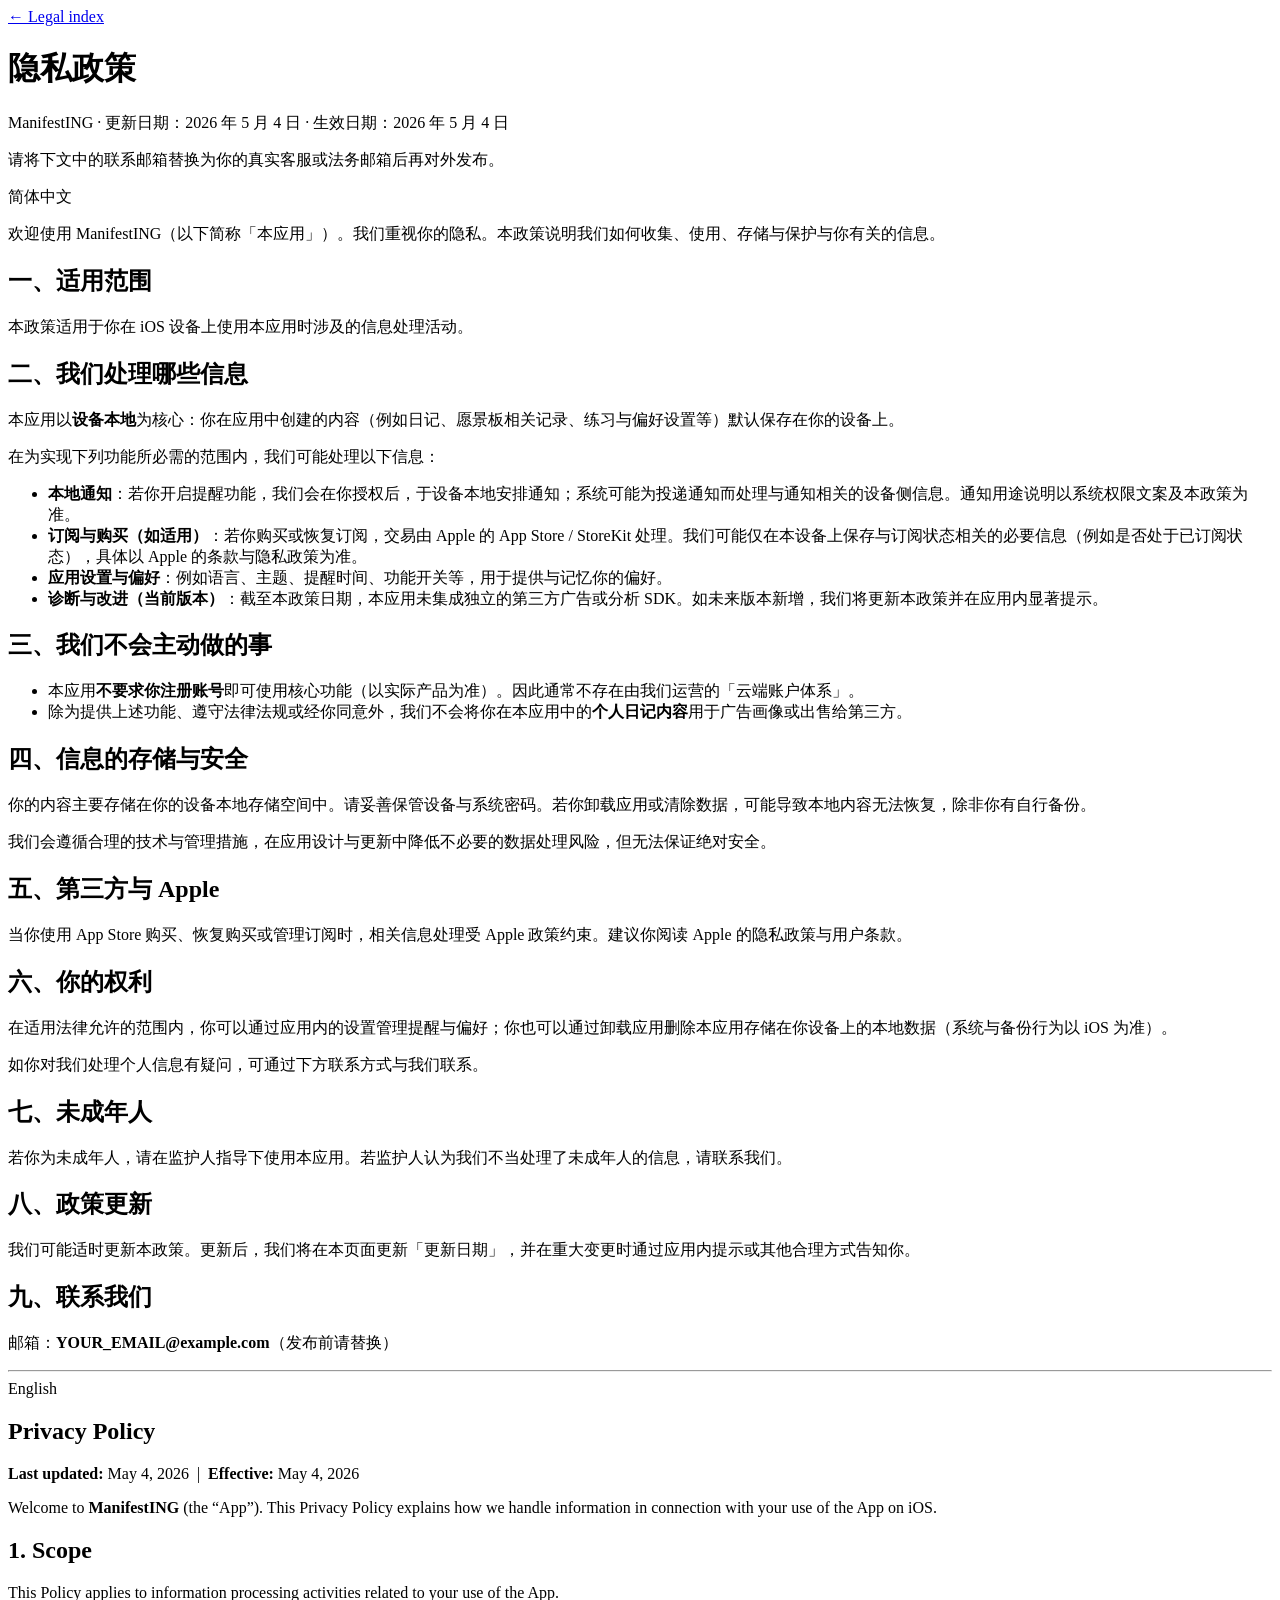
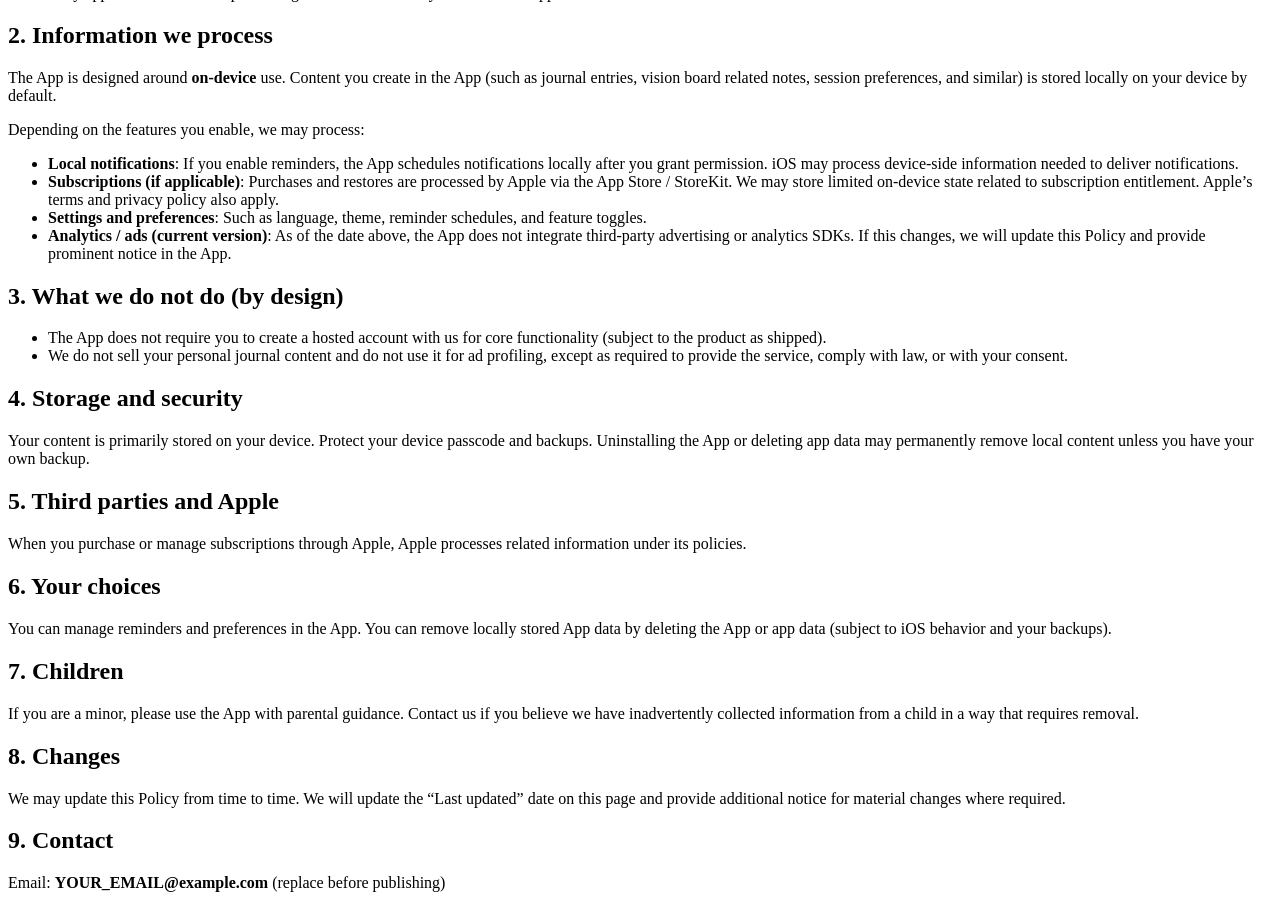
==== privacy.html @ 000ab83f "Create privacy.html" ====
<!DOCTYPE html>
<html lang="zh-Hans">
<head>
  <meta charset="utf-8" />
  <meta name="viewport" content="width=device-width, initial-scale=1" />
  <title>ManifestING — 隐私政策 · Privacy Policy</title>
  <link rel="stylesheet" href="styles.css" />
</head>
<body>
  <div class="wrap">
    <nav class="back"><a href="index.html">← Legal index</a></nav>
    <header class="doc-header">
      <h1>隐私政策</h1>
      <p class="subtitle">ManifestING · 更新日期：2026 年 5 月 4 日 · 生效日期：2026 年 5 月 4 日</p>
    </header>

    <p class="note" style="margin-top:0">请将下文中的联系邮箱替换为你的真实客服或法务邮箱后再对外发布。</p>

    <section class="block" lang="zh-Hans">
      <span class="lang-label">简体中文</span>
      <p>欢迎使用 ManifestING（以下简称「本应用」）。我们重视你的隐私。本政策说明我们如何收集、使用、存储与保护与你有关的信息。</p>

      <h2>一、适用范围</h2>
      <p>本政策适用于你在 iOS 设备上使用本应用时涉及的信息处理活动。</p>

      <h2>二、我们处理哪些信息</h2>
      <p>本应用以<strong>设备本地</strong>为核心：你在应用中创建的内容（例如日记、愿景板相关记录、练习与偏好设置等）默认保存在你的设备上。</p>
      <p>在为实现下列功能所必需的范围内，我们可能处理以下信息：</p>
      <ul>
        <li><strong>本地通知</strong>：若你开启提醒功能，我们会在你授权后，于设备本地安排通知；系统可能为投递通知而处理与通知相关的设备侧信息。通知用途说明以系统权限文案及本政策为准。</li>
        <li><strong>订阅与购买（如适用）</strong>：若你购买或恢复订阅，交易由 Apple 的 App Store / StoreKit 处理。我们可能仅在本设备上保存与订阅状态相关的必要信息（例如是否处于已订阅状态），具体以 Apple 的条款与隐私政策为准。</li>
        <li><strong>应用设置与偏好</strong>：例如语言、主题、提醒时间、功能开关等，用于提供与记忆你的偏好。</li>
        <li><strong>诊断与改进（当前版本）</strong>：截至本政策日期，本应用未集成独立的第三方广告或分析 SDK。如未来版本新增，我们将更新本政策并在应用内显著提示。</li>
      </ul>

      <h2>三、我们不会主动做的事</h2>
      <ul>
        <li>本应用<strong>不要求你注册账号</strong>即可使用核心功能（以实际产品为准）。因此通常不存在由我们运营的「云端账户体系」。</li>
        <li>除为提供上述功能、遵守法律法规或经你同意外，我们不会将你在本应用中的<strong>个人日记内容</strong>用于广告画像或出售给第三方。</li>
      </ul>

      <h2>四、信息的存储与安全</h2>
      <p>你的内容主要存储在你的设备本地存储空间中。请妥善保管设备与系统密码。若你卸载应用或清除数据，可能导致本地内容无法恢复，除非你有自行备份。</p>
      <p>我们会遵循合理的技术与管理措施，在应用设计与更新中降低不必要的数据处理风险，但无法保证绝对安全。</p>

      <h2>五、第三方与 Apple</h2>
      <p>当你使用 App Store 购买、恢复购买或管理订阅时，相关信息处理受 Apple 政策约束。建议你阅读 Apple 的隐私政策与用户条款。</p>

      <h2>六、你的权利</h2>
      <p>在适用法律允许的范围内，你可以通过应用内的设置管理提醒与偏好；你也可以通过卸载应用删除本应用存储在你设备上的本地数据（系统与备份行为以 iOS 为准）。</p>
      <p>如你对我们处理个人信息有疑问，可通过下方联系方式与我们联系。</p>

      <h2>七、未成年人</h2>
      <p>若你为未成年人，请在监护人指导下使用本应用。若监护人认为我们不当处理了未成年人的信息，请联系我们。</p>

      <h2>八、政策更新</h2>
      <p>我们可能适时更新本政策。更新后，我们将在本页面更新「更新日期」，并在重大变更时通过应用内提示或其他合理方式告知你。</p>

      <h2>九、联系我们</h2>
      <p>邮箱：<strong>YOUR_EMAIL@example.com</strong>（发布前请替换）</p>
    </section>

    <hr class="sep" />

    <section class="block" lang="en">
      <span class="lang-label">English</span>
      <h2>Privacy Policy</h2>
      <p><strong>Last updated:</strong> May 4, 2026 &nbsp;|&nbsp; <strong>Effective:</strong> May 4, 2026</p>
      <p>Welcome to <strong>ManifestING</strong> (the “App”). This Privacy Policy explains how we handle information in connection with your use of the App on iOS.</p>

      <h2>1. Scope</h2>
      <p>This Policy applies to information processing activities related to your use of the App.</p>

      <h2>2. Information we process</h2>
      <p>The App is designed around <strong>on-device</strong> use. Content you create in the App (such as journal entries, vision board related notes, session preferences, and similar) is stored locally on your device by default.</p>
      <p>Depending on the features you enable, we may process:</p>
      <ul>
        <li><strong>Local notifications</strong>: If you enable reminders, the App schedules notifications locally after you grant permission. iOS may process device-side information needed to deliver notifications.</li>
        <li><strong>Subscriptions (if applicable)</strong>: Purchases and restores are processed by Apple via the App Store / StoreKit. We may store limited on-device state related to subscription entitlement. Apple’s terms and privacy policy also apply.</li>
        <li><strong>Settings and preferences</strong>: Such as language, theme, reminder schedules, and feature toggles.</li>
        <li><strong>Analytics / ads (current version)</strong>: As of the date above, the App does not integrate third-party advertising or analytics SDKs. If this changes, we will update this Policy and provide prominent notice in the App.</li>
      </ul>

      <h2>3. What we do not do (by design)</h2>
      <ul>
        <li>The App does not require you to create a hosted account with us for core functionality (subject to the product as shipped).</li>
        <li>We do not sell your personal journal content and do not use it for ad profiling, except as required to provide the service, comply with law, or with your consent.</li>
      </ul>

      <h2>4. Storage and security</h2>
      <p>Your content is primarily stored on your device. Protect your device passcode and backups. Uninstalling the App or deleting app data may permanently remove local content unless you have your own backup.</p>

      <h2>5. Third parties and Apple</h2>
      <p>When you purchase or manage subscriptions through Apple, Apple processes related information under its policies.</p>

      <h2>6. Your choices</h2>
      <p>You can manage reminders and preferences in the App. You can remove locally stored App data by deleting the App or app data (subject to iOS behavior and your backups).</p>

      <h2>7. Children</h2>
      <p>If you are a minor, please use the App with parental guidance. Contact us if you believe we have inadvertently collected information from a child in a way that requires removal.</p>

      <h2>8. Changes</h2>
      <p>We may update this Policy from time to time. We will update the “Last updated” date on this page and provide additional notice for material changes where required.</p>

      <h2>9. Contact</h2>
      <p>Email: <strong>YOUR_EMAIL@example.com</strong> (replace before publishing)</p>
    </section>
  </div>
</body>
</html>
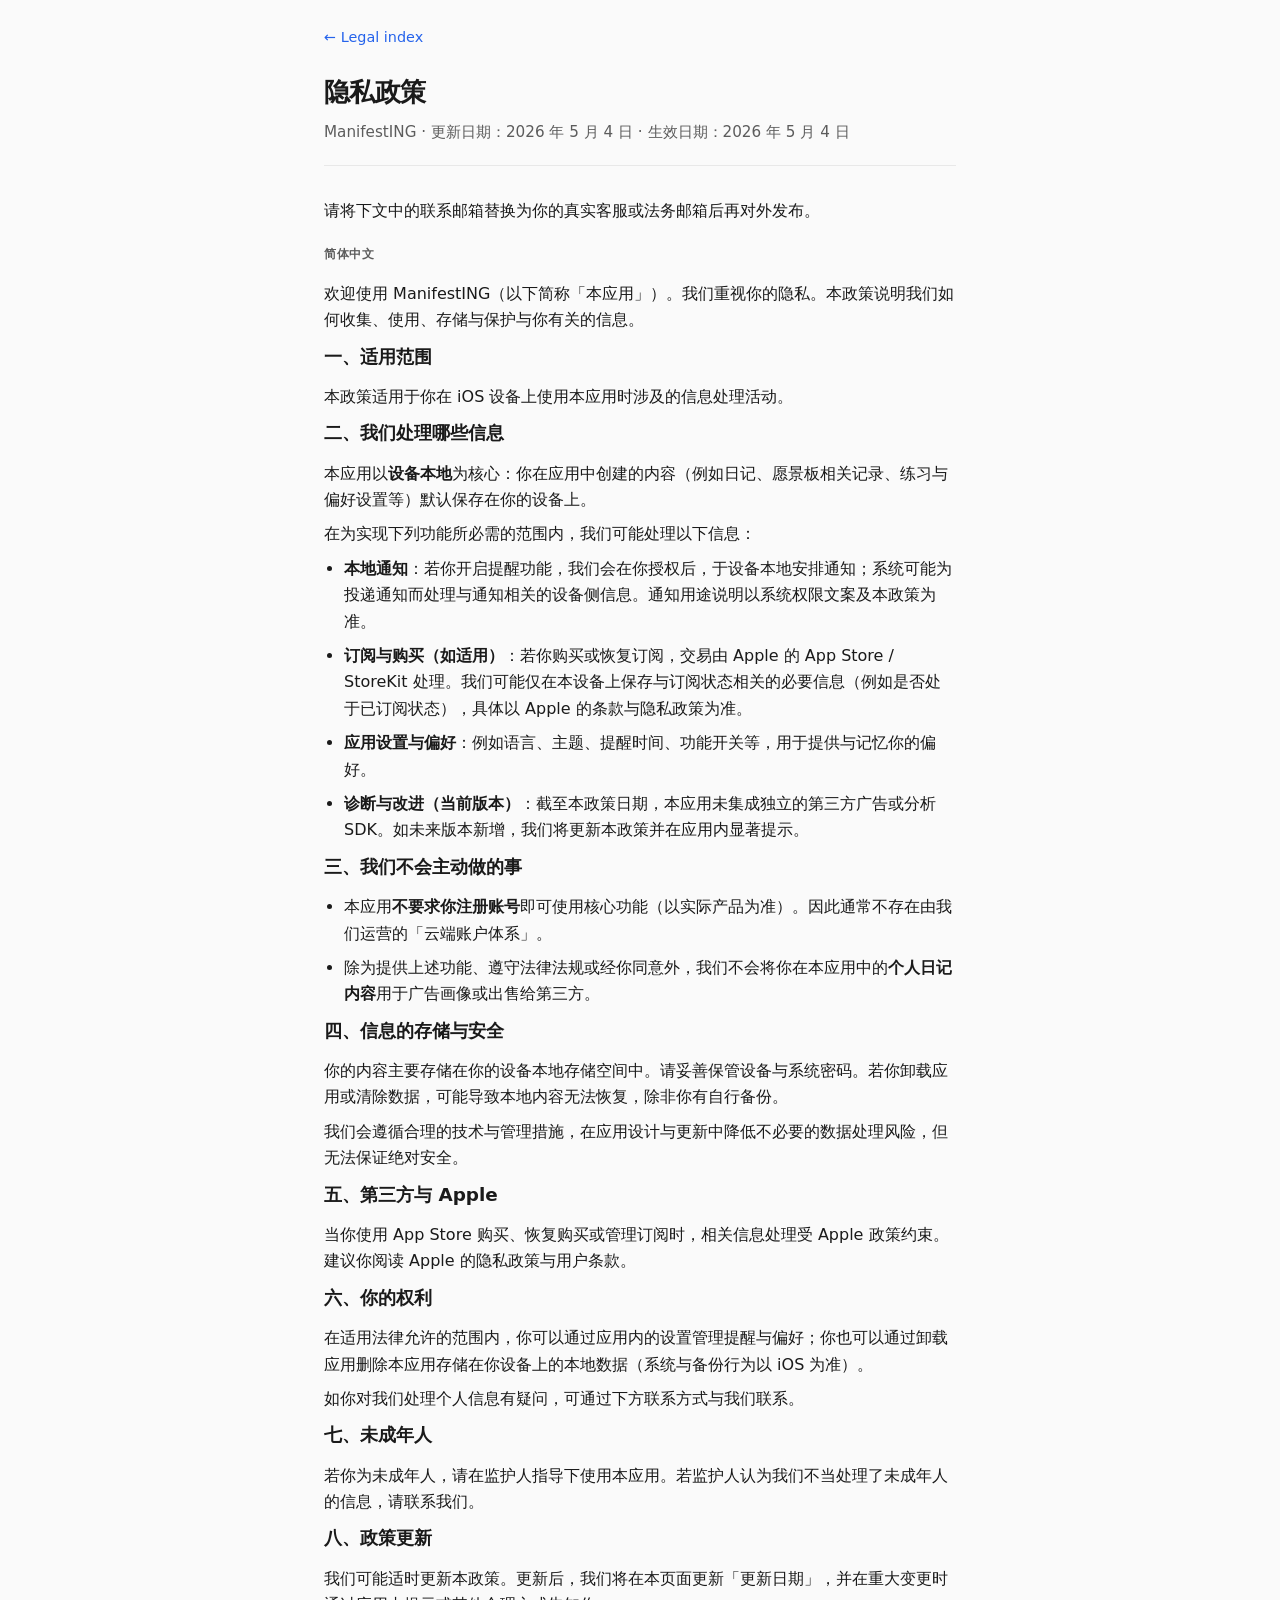
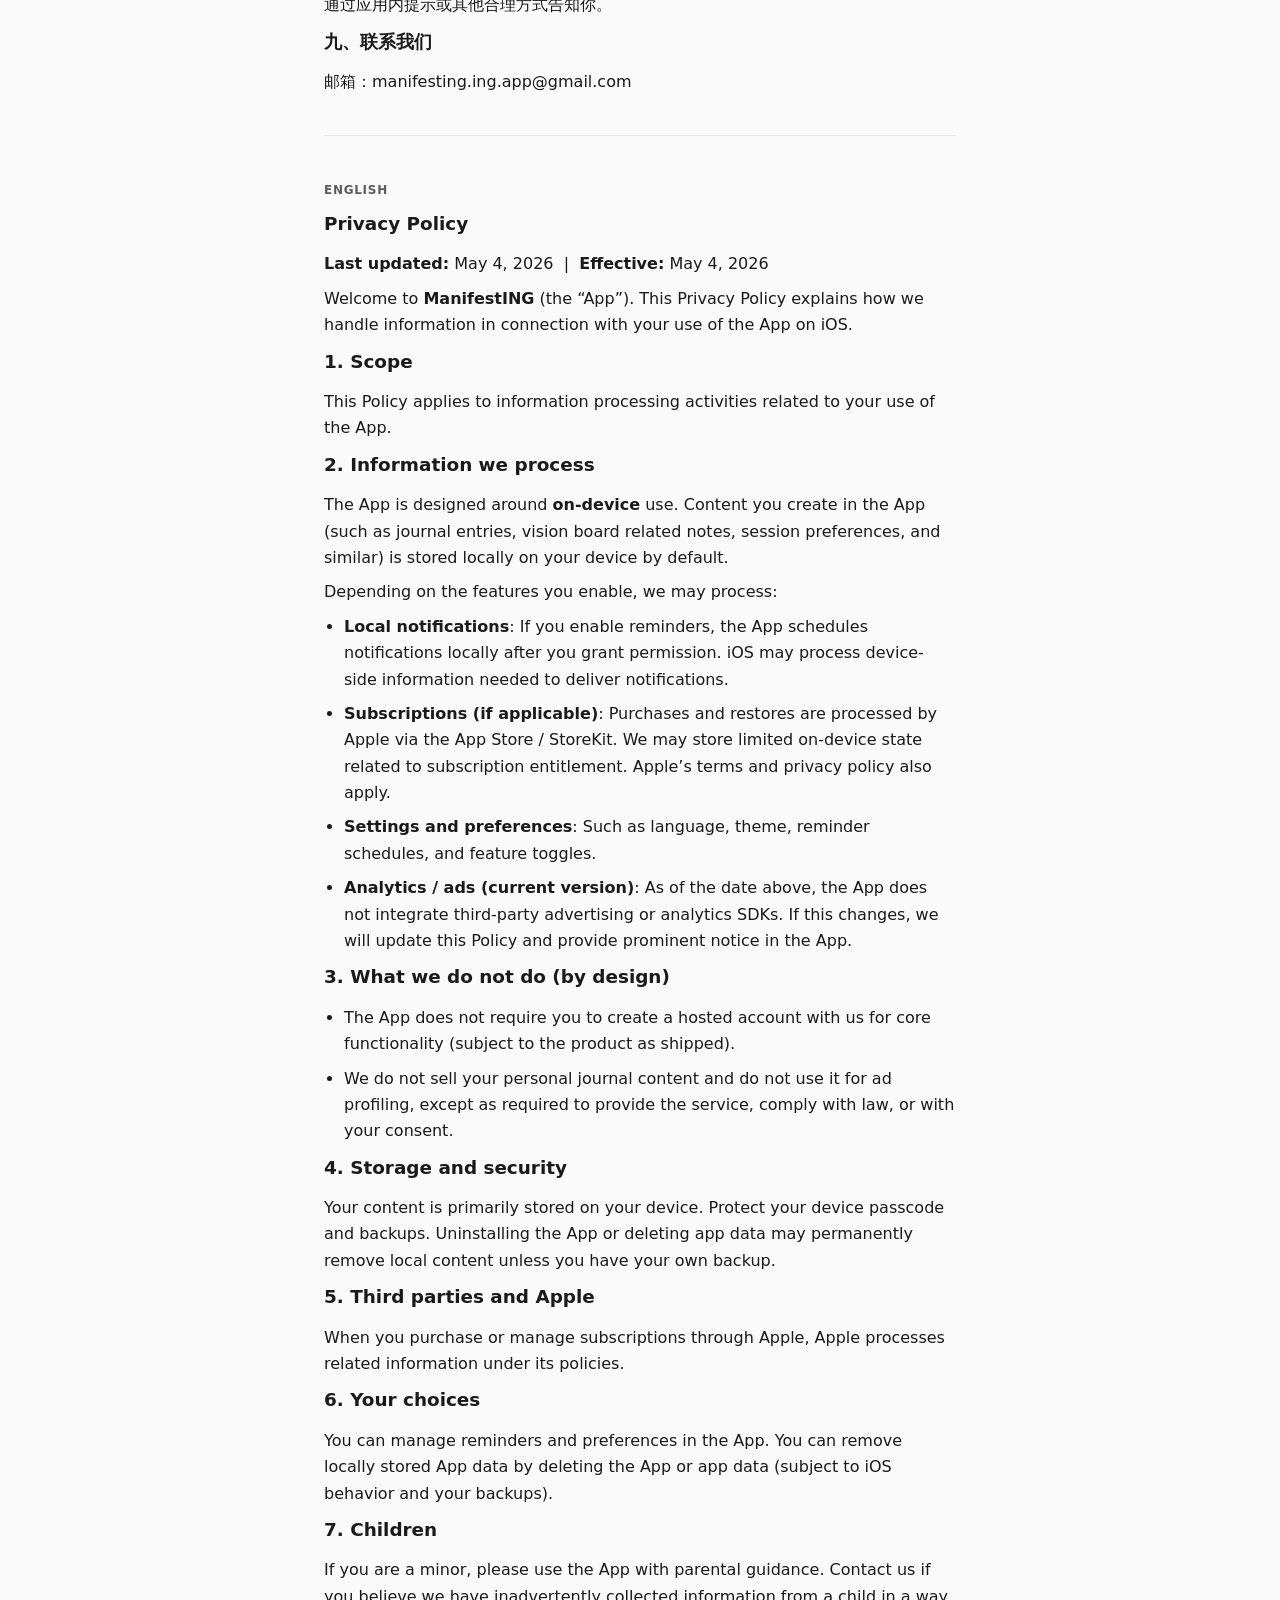
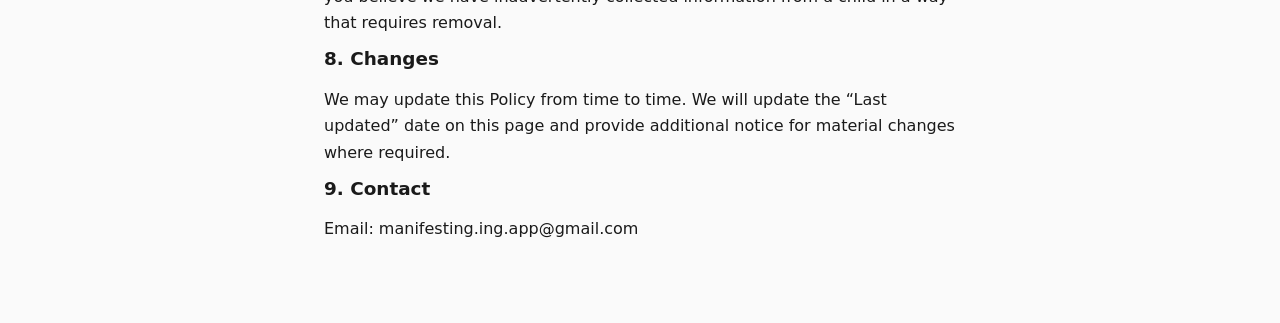
==== commit 8d6a39e2: "Update privacy.html" ====
--- a/privacy.html
+++ b/privacy.html
@@ -57,7 +57,7 @@
       <p>我们可能适时更新本政策。更新后，我们将在本页面更新「更新日期」，并在重大变更时通过应用内提示或其他合理方式告知你。</p>
 
       <h2>九、联系我们</h2>
-      <p>邮箱：<strong>YOUR_EMAIL@example.com</strong>（发布前请替换）</p>
+      <p>邮箱：manifesting.ing.app@gmail.com</p>
     </section>
 
     <hr class="sep" />
@@ -103,7 +103,7 @@
       <p>We may update this Policy from time to time. We will update the “Last updated” date on this page and provide additional notice for material changes where required.</p>
 
       <h2>9. Contact</h2>
-      <p>Email: <strong>YOUR_EMAIL@example.com</strong> (replace before publishing)</p>
+      <p>Email: manifesting.ing.app@gmail.com</p>
     </section>
   </div>
 </body>
--- a/styles.css
+++ b/styles.css
@@ -0,0 +1,157 @@
+:root {
+  color-scheme: light dark;
+  --text: #1a1a1a;
+  --muted: #5c5c5c;
+  --bg: #fafafa;
+  --card: #ffffff;
+  --border: #e8e8e8;
+  --link: #2563eb;
+}
+
+@media (prefers-color-scheme: dark) {
+  :root {
+    --text: #f2f2f2;
+    --muted: #a3a3a3;
+    --bg: #121212;
+    --card: #1c1c1c;
+    --border: #2e2e2e;
+    --link: #60a5fa;
+  }
+}
+
+* {
+  box-sizing: border-box;
+}
+
+html {
+  font-size: 16px;
+  -webkit-text-size-adjust: 100%;
+}
+
+body {
+  margin: 0;
+  padding: 0;
+  font-family: system-ui, -apple-system, "Segoe UI", Roboto, "Helvetica Neue", Arial, "PingFang SC", "Hiragino Sans GB", "Microsoft YaHei", sans-serif;
+  line-height: 1.65;
+  color: var(--text);
+  background: var(--bg);
+}
+
+.wrap {
+  max-width: 42rem;
+  margin: 0 auto;
+  padding: 1.5rem 1.25rem 3rem;
+}
+
+header.doc-header {
+  margin-bottom: 2rem;
+  padding-bottom: 1.25rem;
+  border-bottom: 1px solid var(--border);
+}
+
+header.doc-header h1 {
+  margin: 0 0 0.35rem;
+  font-size: 1.65rem;
+  font-weight: 700;
+  letter-spacing: -0.02em;
+}
+
+header.doc-header .subtitle {
+  margin: 0;
+  font-size: 0.95rem;
+  color: var(--muted);
+}
+
+nav.back {
+  margin-bottom: 1.25rem;
+}
+
+nav.back a {
+  font-size: 0.9rem;
+  color: var(--link);
+  text-decoration: none;
+}
+
+nav.back a:hover {
+  text-decoration: underline;
+}
+
+section.block {
+  margin-bottom: 2rem;
+}
+
+section.block h2 {
+  margin: 0 0 0.75rem;
+  font-size: 1.15rem;
+  font-weight: 650;
+}
+
+section.block h3 {
+  margin: 1.25rem 0 0.5rem;
+  font-size: 1rem;
+  font-weight: 600;
+}
+
+section.block p,
+section.block li {
+  margin: 0.5rem 0;
+  color: var(--text);
+}
+
+section.block ul {
+  margin: 0.5rem 0;
+  padding-left: 1.25rem;
+}
+
+section.block .note {
+  font-size: 0.9rem;
+  color: var(--muted);
+  padding: 0.75rem 1rem;
+  background: var(--card);
+  border: 1px solid var(--border);
+  border-radius: 8px;
+}
+
+hr.sep {
+  border: none;
+  border-top: 1px solid var(--border);
+  margin: 2.5rem 0;
+}
+
+.lang-label {
+  display: inline-block;
+  font-size: 0.75rem;
+  font-weight: 600;
+  text-transform: uppercase;
+  letter-spacing: 0.06em;
+  color: var(--muted);
+  margin-bottom: 0.5rem;
+}
+
+.index-card {
+  background: var(--card);
+  border: 1px solid var(--border);
+  border-radius: 12px;
+  padding: 1.5rem;
+  margin-top: 1rem;
+}
+
+.index-card ul {
+  list-style: none;
+  padding: 0;
+  margin: 0;
+}
+
+.index-card li {
+  margin: 0.75rem 0;
+}
+
+.index-card a {
+  color: var(--link);
+  font-weight: 500;
+  text-decoration: none;
+}
+
+.index-card a:hover {
+  text-decoration: underline;
+}
